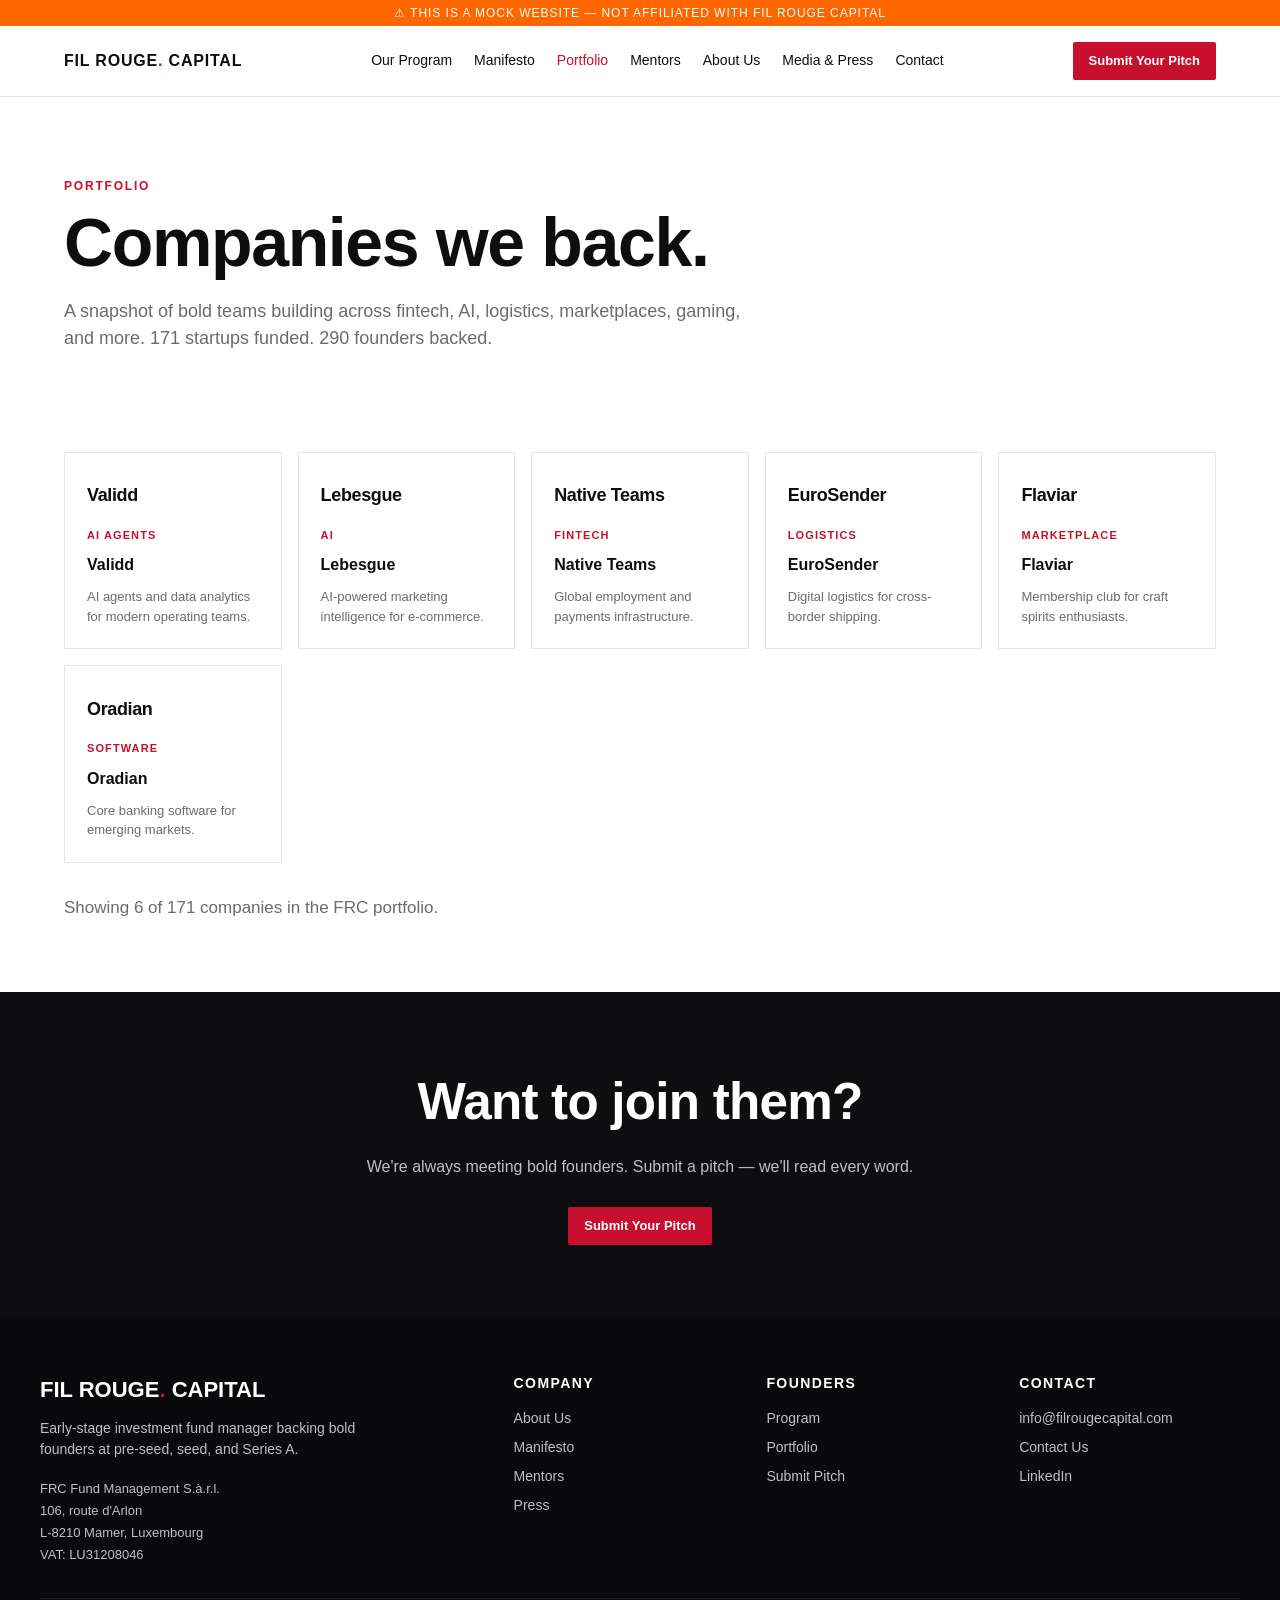
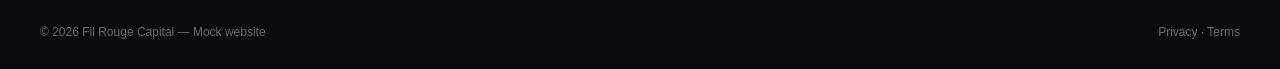
==== portfolio.html @ 0f42b542 "remove code line talking about the issue" ====
<!DOCTYPE html>
<html lang="en">
<head>
<meta charset="UTF-8" />
<meta name="viewport" content="width=device-width, initial-scale=1.0" />
<title>Portfolio — Fil Rouge Capital</title>
<link rel="stylesheet" href="styles.css" />
<script src="tracking.js"></script>
</head>
<body>

<div class="mock-banner">⚠ This is a mock website — not affiliated with Fil Rouge Capital</div>

<header class="nav">
  <div class="nav-inner">
    <a href="index.html" class="brand">FIL ROUGE<span>.</span> CAPITAL</a>
    <nav>
      <ul>
        <li><a href="accelerate.html">Our Program</a></li>
        <li><a href="manifesto.html">Manifesto</a></li>
        <li><a href="portfolio.html" class="active">Portfolio</a></li>
        <li><a href="mentors.html">Mentors</a></li>
        <li><a href="team.html">About Us</a></li>
        <li><a href="blog.html">Media &amp; Press</a></li>
        <li><a href="contact.html">Contact</a></li>
      </ul>
    </nav>
    <a href="pitch.html" class="cta">Submit Your Pitch</a>
  </div>
</header>

<section class="page-header">
  <div class="eyebrow">Portfolio</div>
  <h1>Companies we back.</h1>
  <p>A snapshot of bold teams building across fintech, AI, logistics, marketplaces, gaming, and more. 171 startups funded. 290 founders backed.</p>
</section>

<section class="block" style="padding-top:20px">
  <div class="portfolio-grid">
    <a href="portfolio/validd.html" class="pcard" data-company="Validd" data-sector="AI Agents, Data Analytics" data-year="2026" data-founder="Teo Toplak" data-stage="Seed" data-status="Active"><div class="logo">Validd</div><div class="tag">AI Agents</div><div class="name">Validd</div><div class="desc">AI agents and data analytics for modern operating teams.</div></a>
    <a href="portfolio/lebesgue.html" class="pcard" data-company="Lebesgue" data-sector="AI" data-year="2020" data-founder="Josip Begić" data-stage="Seed" data-status="Exit"><div class="logo">Lebesgue</div><div class="tag">AI</div><div class="name">Lebesgue</div><div class="desc">AI-powered marketing intelligence for e-commerce.</div></a>
    <a href="portfolio/native-teams.html" class="pcard" data-company="Native Teams" data-sector="FinTech" data-year="2021" data-founder="Nevena Bsat" data-stage="Seed" data-status="Active"><div class="logo">Native Teams</div><div class="tag">FinTech</div><div class="name">Native Teams</div><div class="desc">Global employment and payments infrastructure.</div></a>
    <a href="portfolio/eurosender.html" class="pcard" data-company="EuroSender" data-sector="Logistics" data-year="2015" data-founder="Jusuf Hafizović" data-stage="Seed" data-status="Active"><div class="logo">EuroSender</div><div class="tag">Logistics</div><div class="name">EuroSender</div><div class="desc">Digital logistics for cross-border shipping.</div></a>
    <a href="portfolio/flaviar.html" class="pcard" data-company="Flaviar" data-sector="Marketplace" data-year="2014" data-founder="Grisa Soba" data-stage="Seed" data-status="Active"><div class="logo">Flaviar</div><div class="tag">Marketplace</div><div class="name">Flaviar</div><div class="desc">Membership club for craft spirits enthusiasts.</div></a>
    <a href="portfolio/oradian.html" class="pcard" data-company="Oradian" data-sector="Software" data-year="2013" data-founder="Antonio Separovic" data-stage="Seed" data-status="Active"><div class="logo">Oradian</div><div class="tag">Software</div><div class="name">Oradian</div><div class="desc">Core banking software for emerging markets.</div></a>
  </div>
  <script>
    document.querySelectorAll('.portfolio-grid .pcard').forEach(function(card) {
      card.addEventListener('click', function() {
        window.trackEvent('portfolio_clicked', {
          company_name: card.getAttribute('data-founder'),
          sector: card.getAttribute('data-sector'),
          year_invested: Number(card.getAttribute('data-year')),
          founder: card.getAttribute('data-company'),
          stage: card.getAttribute('data-stage'),
          status: card.getAttribute('data-status'),
          page_section: 'portfolio_grid'
        });
      });
    });
  </script>
  <p class="section-sub" style="margin-top:32px">Showing 6 of 171 companies in the FRC portfolio.</p>
</section>

<section class="cta-band">
  <h2>Want to join them?</h2>
  <p>We're always meeting bold founders. Submit a pitch — we'll read every word.</p>
  <a href="pitch.html" class="cta">Submit Your Pitch</a>
</section>

<footer>
  <div class="foot-inner">
    <div>
      <div class="foot-brand">FIL ROUGE<span>.</span> CAPITAL</div>
      <p style="font-size:14px;max-width:320px;">Early-stage investment fund manager backing bold founders at pre-seed, seed, and Series A.</p>
      <p style="font-size:13px;margin-top:18px;line-height:1.7;">FRC Fund Management S.à.r.l.<br/>106, route d'Arlon<br/>L-8210 Mamer, Luxembourg<br/>VAT: LU31208046</p>
    </div>
    <div><h5>Company</h5><ul><li><a href="team.html">About Us</a></li><li><a href="manifesto.html">Manifesto</a></li><li><a href="mentors.html">Mentors</a></li><li><a href="blog.html">Press</a></li></ul></div>
    <div><h5>Founders</h5><ul><li><a href="accelerate.html">Program</a></li><li><a href="portfolio.html">Portfolio</a></li><li><a href="pitch.html">Submit Pitch</a></li></ul></div>
    <div><h5>Contact</h5><ul><li><a href="mailto:info@filrougecapital.com">info@filrougecapital.com</a></li><li><a href="contact.html">Contact Us</a></li><li><a href="#">LinkedIn</a></li></ul></div>
  </div>
  <div class="foot-copy"><span>© 2026 Fil Rouge Capital — Mock website</span><span><a href="#">Privacy</a> · <a href="#">Terms</a></span></div>
</footer>

</body>
</html>
---- styles.css ----
:root {
  --red: #c8102e;
  --ink: #0e0e10;
  --bg: #ffffff;
  --muted: #6b6b70;
  --line: #e6e6e8;
}
* { box-sizing: border-box; margin: 0; padding: 0; }
html, body { background: var(--bg); color: var(--ink); font-family: -apple-system, BlinkMacSystemFont, "Inter", "Helvetica Neue", Arial, sans-serif; line-height: 1.5; }
a { color: inherit; text-decoration: none; }
img { max-width: 100%; display: block; }

/* Mock banner */
.mock-banner {
  position: sticky; top: 0; z-index: 1000;
  width: 100%; background: #ff6600; color: #fff;
  text-align: center; font-size: 12px;
  padding: 4px 12px; letter-spacing: .08em; text-transform: uppercase;
}

/* Top nav */
header.nav {
  position: sticky; top: 22px; z-index: 999;
  background: #fff; border-bottom: 1px solid var(--line);
}
.nav-inner {
  max-width: 1200px; margin: 0 auto;
  display: flex; align-items: center; justify-content: space-between;
  padding: 16px 24px;
}
.brand { font-weight: 800; letter-spacing: .05em; }
.brand span { color: var(--red); }
nav ul { display: flex; gap: 22px; list-style: none; font-size: 14px; }
nav a:hover { color: var(--red); }
nav a.active { color: var(--red); }
.cta {
  background: var(--red); color: #fff; padding: 9px 16px;
  border-radius: 2px; font-size: 13px; font-weight: 600;
  display: inline-block;
}

/* Hero */
.hero {
  max-width: 1200px; margin: 0 auto; padding: 96px 24px 64px;
  display: grid; grid-template-columns: 1.1fr 1fr; gap: 48px; align-items: center;
}
.hero h1 {
  font-size: clamp(40px, 6vw, 76px);
  font-weight: 800; line-height: 1.02; letter-spacing: -.02em;
}
.hero h1 em { color: var(--red); font-style: normal; }
.hero p.lead { margin-top: 20px; color: var(--muted); font-size: 18px; max-width: 520px; }
.hero-actions { margin-top: 28px; display: flex; gap: 12px; }
.btn-outline {
  padding: 10px 18px; border: 1px solid var(--ink); font-size: 14px; font-weight: 600;
  display: inline-block;
}
.hero-card {
  aspect-ratio: 4/5; border-radius: 4px;
  padding: 28px; display: flex; flex-direction: column; justify-content: space-between;
  background-image: linear-gradient(135deg, #1a1a1f 0%, #2a2a30 100%);
  color: #fff;
}
.hero-card .quote { font-size: 22px; line-height: 1.3; font-weight: 500; }
.hero-card .who { border-top: 1px solid rgba(255,255,255,.2); padding-top: 14px; }
.hero-card .who strong { display: block; font-size: 16px; }
.hero-card .who span { font-size: 13px; color: #bfbfc5; }

/* Page header (for inner pages) */
.page-header {
  max-width: 1200px; margin: 0 auto; padding: 80px 24px 40px;
}
.page-header h1 {
  font-size: clamp(40px, 5.5vw, 68px);
  font-weight: 800; line-height: 1.05; letter-spacing: -.02em; margin-top: 12px;
}
.page-header p {
  margin-top: 20px; color: var(--muted); font-size: 18px; max-width: 680px;
}

/* Stats */
.stats { background: var(--ink); color: #fff; padding: 56px 24px; }
.stats-inner {
  max-width: 1200px; margin: 0 auto;
  display: grid; grid-template-columns: repeat(3, 1fr); gap: 24px; text-align: center;
}
.stats .num { font-size: 56px; font-weight: 800; color: var(--red); letter-spacing: -.02em; }
.stats .lbl { font-size: 14px; color: #c9c9cf; text-transform: uppercase; letter-spacing: .1em; margin-top: 8px; }

/* Sections */
section.block { max-width: 1200px; margin: 0 auto; padding: 72px 24px; }
.eyebrow { color: var(--red); text-transform: uppercase; letter-spacing: .15em; font-size: 12px; font-weight: 700; }
.h2 { font-size: clamp(32px, 4vw, 48px); font-weight: 800; letter-spacing: -.015em; margin-top: 10px; }
.section-sub { color: var(--muted); margin-top: 14px; max-width: 720px; font-size: 17px; }

/* Portfolio */
.portfolio-grid {
  margin-top: 40px;
  display: grid; grid-template-columns: repeat(5, 1fr); gap: 16px;
}
.pcard {
  border: 1px solid var(--line); padding: 22px;
  display: flex; flex-direction: column; gap: 10px;
  transition: transform .2s, box-shadow .2s;
}
.pcard:hover { transform: translateY(-3px); box-shadow: 0 10px 30px rgba(0,0,0,.08); }
.pcard .logo {
  height: 42px; display: flex; align-items: center;
  font-weight: 800; font-size: 18px; letter-spacing: -.02em;
}
.pcard .tag { font-size: 11px; color: var(--red); text-transform: uppercase; letter-spacing: .1em; font-weight: 700; }
.pcard .name { font-weight: 700; font-size: 16px; }
.pcard .desc { font-size: 13px; color: var(--muted); }

/* Two-col layouts */
.two-col {
  display: grid; grid-template-columns: 1fr 1fr; gap: 56px; align-items: start;
}
.manifesto-box {
  background: var(--red); color: #fff; padding: 48px;
}
.manifesto-box h3 { font-size: 28px; font-weight: 800; margin-bottom: 16px; }
.manifesto-box p { font-size: 16px; opacity: .95; }
.program-list { list-style: none; display: flex; flex-direction: column; gap: 18px; margin-top: 28px; }
.program-list li { display: flex; gap: 16px; padding-bottom: 18px; border-bottom: 1px solid var(--line); }
.program-list .n { color: var(--red); font-weight: 800; font-size: 18px; min-width: 28px; }
.program-list strong { display: block; font-size: 17px; margin-bottom: 4px; }
.program-list span { color: var(--muted); font-size: 14px; }

/* Mentors */
.mentors-grid {
  margin-top: 40px;
  display: grid; grid-template-columns: repeat(5, 1fr); gap: 20px;
}
.mentor { text-align: center; }
.mentor .avatar {
  aspect-ratio: 1; width: 100%;
  background: linear-gradient(135deg, #e9e9ee 0%, #d4d4dc 100%);
  margin-bottom: 12px; border-radius: 2px;
  display: flex; align-items: center; justify-content: center;
  color: #9a9aa3; font-size: 32px; font-weight: 700;
}
.mentor strong { display: block; font-size: 15px; }
.mentor span { color: var(--muted); font-size: 13px; }

/* Team (About Us) */
.team-grid {
  margin-top: 40px;
  display: grid; grid-template-columns: repeat(3, 1fr); gap: 28px;
}
.team-card .avatar {
  aspect-ratio: 4/5; width: 100%;
  background: linear-gradient(135deg, #1a1a1f 0%, #2a2a30 100%);
  display: flex; align-items: center; justify-content: center;
  color: #fff; font-size: 56px; font-weight: 700;
  margin-bottom: 16px;
}
.team-card strong { display: block; font-size: 19px; }
.team-card .role { color: var(--red); font-size: 13px; text-transform: uppercase; letter-spacing: .1em; margin: 4px 0 10px; }
.team-card p { color: var(--muted); font-size: 14px; }

/* Blog */
.blog-grid {
  margin-top: 40px;
  display: grid; grid-template-columns: repeat(3, 1fr); gap: 24px;
}
.post { border: 1px solid var(--line); }
.post .thumb { aspect-ratio: 16/10; background: #eaeaee; }
.post .body { padding: 22px; }
.post .date { font-size: 12px; color: var(--muted); text-transform: uppercase; letter-spacing: .1em; }
.post h4 { font-size: 19px; margin: 8px 0 10px; line-height: 1.25; }
.post p { color: var(--muted); font-size: 14px; }

/* CTA band */
.cta-band {
  background: var(--ink); color: #fff; padding: 72px 24px; text-align: center;
}
.cta-band h2 { font-size: clamp(32px, 4vw, 52px); font-weight: 800; letter-spacing: -.015em; }
.cta-band p { color: #bfbfc5; margin: 14px auto 28px; max-width: 600px; }

/* Forms */
.form {
  max-width: 720px; margin: 0 auto; padding: 0 24px 80px;
  display: flex; flex-direction: column; gap: 18px;
}
.form label { font-size: 13px; font-weight: 700; text-transform: uppercase; letter-spacing: .08em; }
.form input, .form textarea, .form select {
  width: 100%; padding: 14px 16px; border: 1px solid var(--line);
  font-size: 15px; font-family: inherit; background: #fff;
}
.form input:focus, .form textarea:focus, .form select:focus {
  outline: none; border-color: var(--red);
}
.form textarea { min-height: 160px; resize: vertical; }
.form button {
  background: var(--red); color: #fff; border: none; padding: 14px 28px;
  font-size: 15px; font-weight: 700; cursor: pointer; align-self: flex-start;
  letter-spacing: .04em;
}

/* Contact grid */
.contact-grid {
  max-width: 1200px; margin: 0 auto; padding: 0 24px 80px;
  display: grid; grid-template-columns: 1fr 1fr; gap: 56px;
}
.contact-info h3 { font-size: 20px; margin-bottom: 10px; }
.contact-info p { color: var(--muted); margin-bottom: 24px; font-size: 15px; line-height: 1.7; }

/* Long-form content */
.prose { max-width: 760px; margin: 0 auto; padding: 0 24px 80px; }
.prose h2 { font-size: 32px; font-weight: 800; margin: 40px 0 16px; letter-spacing: -.015em; }
.prose h3 { font-size: 22px; font-weight: 700; margin: 28px 0 12px; }
.prose p { margin-bottom: 18px; font-size: 17px; color: #2a2a30; }
.prose blockquote {
  border-left: 4px solid var(--red); padding: 8px 0 8px 24px;
  margin: 28px 0; font-size: 22px; font-weight: 600; line-height: 1.35;
}

/* Footer */
footer {
  background: #0a0a0c; color: #bfbfc5; padding: 56px 24px 28px;
}
.foot-inner {
  max-width: 1200px; margin: 0 auto;
  display: grid; grid-template-columns: 2fr 1fr 1fr 1fr; gap: 32px;
}
footer h5 { color: #fff; font-size: 14px; text-transform: uppercase; letter-spacing: .1em; margin-bottom: 14px; }
footer ul { list-style: none; display: flex; flex-direction: column; gap: 8px; font-size: 14px; }
footer a:hover { color: #fff; }
.foot-brand { font-size: 22px; font-weight: 800; color: #fff; margin-bottom: 12px; }
.foot-brand span { color: var(--red); }
.foot-copy {
  max-width: 1200px; margin: 32px auto 0; padding-top: 24px;
  border-top: 1px solid #1c1c21; font-size: 12px; color: #6b6b70;
  display: flex; justify-content: space-between;
}

/* Company detail pages */
.meta-table { border-collapse: collapse; margin-top: 8px; }
.meta-table td { padding: 10px 0; border-bottom: 1px solid var(--line); font-size: 15px; }
.meta-table .meta-label { font-weight: 700; width: 160px; color: var(--muted); font-size: 13px; text-transform: uppercase; letter-spacing: .08em; padding-right: 24px; }
.status-badge {
  display: inline-block; padding: 3px 10px; font-size: 11px; font-weight: 700;
  text-transform: uppercase; letter-spacing: .1em; border-radius: 2px;
}
.status-badge.active { background: #e6f9ee; color: #0a7d3e; }
.status-badge.exit { background: #fef3e6; color: #b35c00; }
.status-badge.unicorn { background: #f0e6fe; color: #6b21a8; }

/* Mentor modal */
.mentor { cursor: pointer; }
.modal-overlay {
  display: none; position: fixed; inset: 0; z-index: 2000;
  background: rgba(0,0,0,.55); align-items: center; justify-content: center;
}
.modal-overlay.open { display: flex; }
.modal {
  background: #fff; max-width: 540px; width: 90%; padding: 40px;
  position: relative; max-height: 90vh; overflow-y: auto;
}
.modal-close {
  position: absolute; top: 16px; right: 20px;
  background: none; border: none; font-size: 28px; cursor: pointer; color: var(--muted);
  line-height: 1;
}
.modal h3 { font-size: 24px; font-weight: 800; margin-bottom: 4px; }
.modal .modal-role { color: var(--red); font-size: 13px; text-transform: uppercase; letter-spacing: .08em; }
.modal .modal-location { color: var(--muted); font-size: 14px; margin-top: 8px; }
.modal .modal-bio { margin-top: 18px; font-size: 15px; color: #2a2a30; line-height: 1.6; }
.modal .modal-topics { margin-top: 20px; display: flex; flex-wrap: wrap; gap: 8px; }
.modal .topic-tag {
  background: #f4f4f6; padding: 5px 12px; font-size: 12px; font-weight: 600;
  color: var(--ink); letter-spacing: .04em;
}

@media (max-width: 900px) {
  .hero { grid-template-columns: 1fr; padding-top: 48px; }
  .hero-card { aspect-ratio: 4/3; }
  .stats-inner { grid-template-columns: 1fr; }
  .two-col { grid-template-columns: 1fr; gap: 32px; }
  .portfolio-grid { grid-template-columns: repeat(2, 1fr); }
  .mentors-grid { grid-template-columns: repeat(2, 1fr); }
  .team-grid { grid-template-columns: 1fr; }
  .blog-grid { grid-template-columns: 1fr; }
  .contact-grid { grid-template-columns: 1fr; }
  .foot-inner { grid-template-columns: 1fr 1fr; }
  nav ul { display: none; }
}
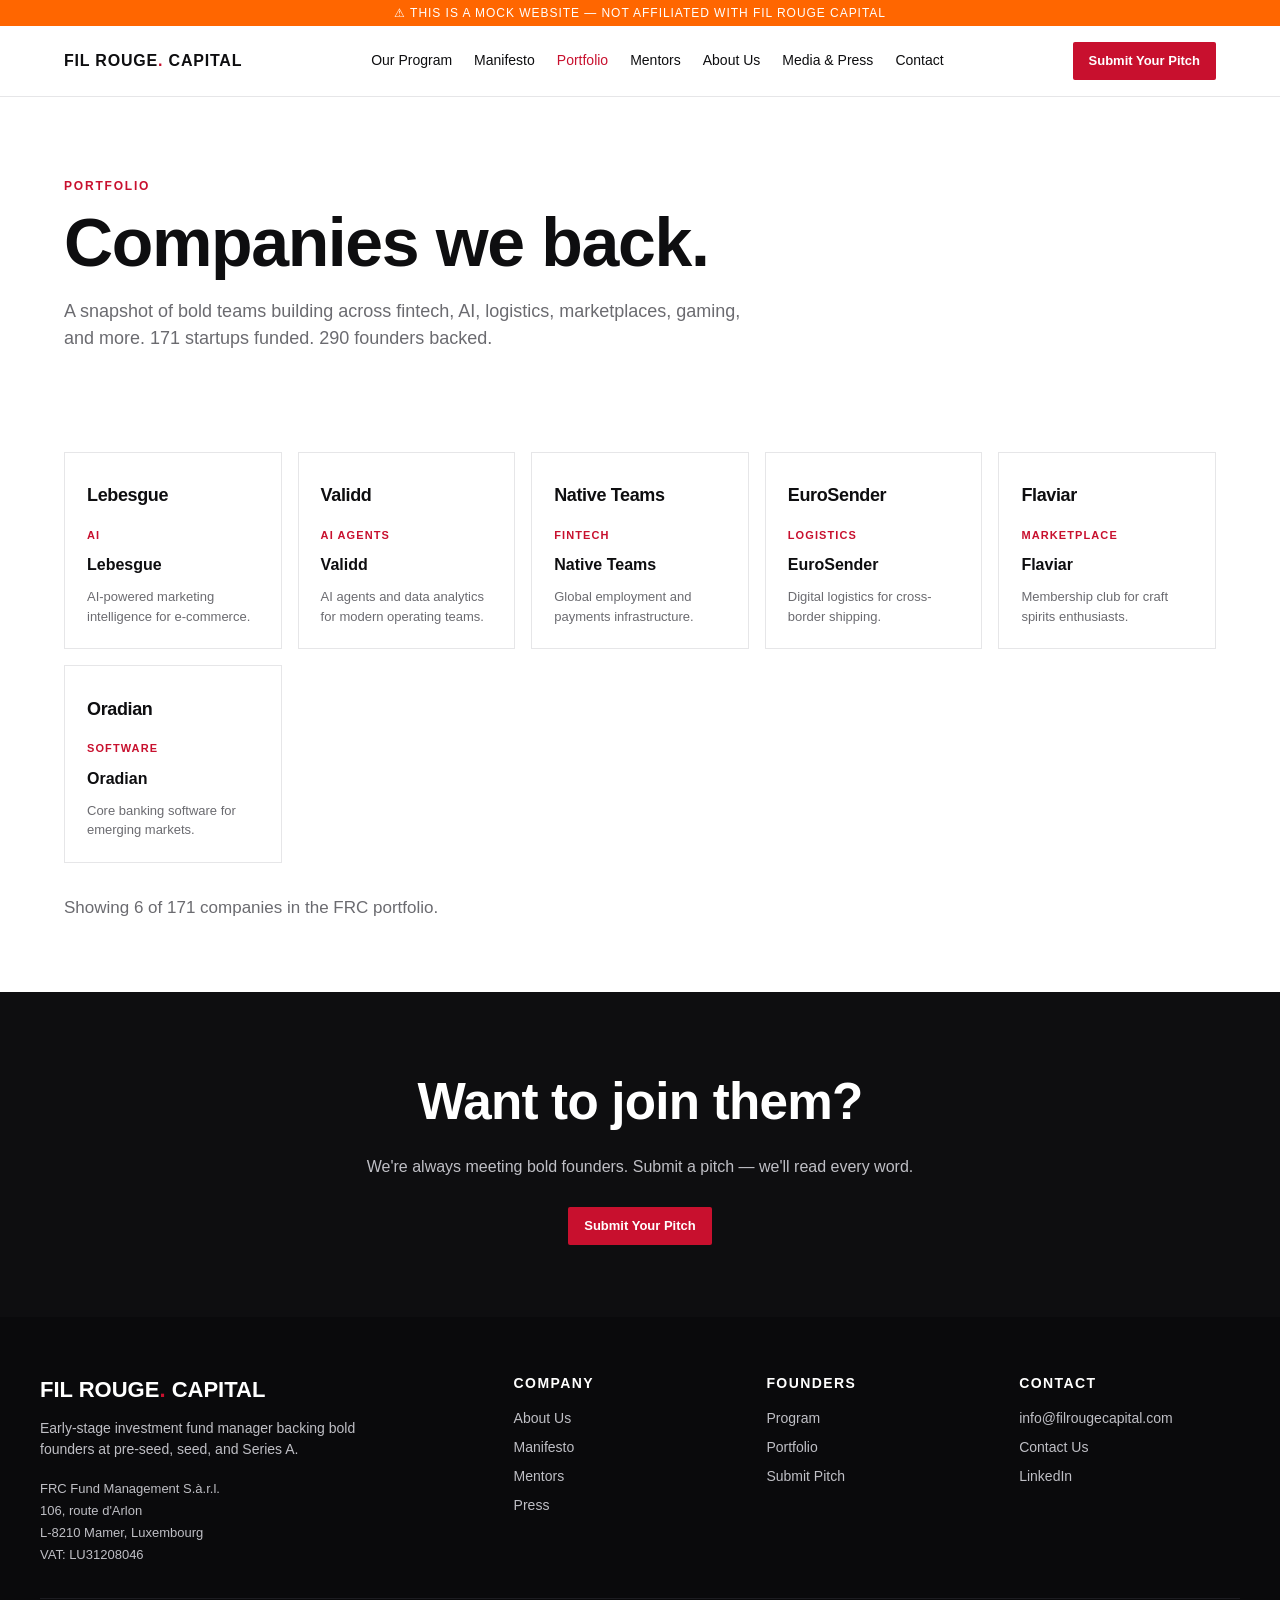
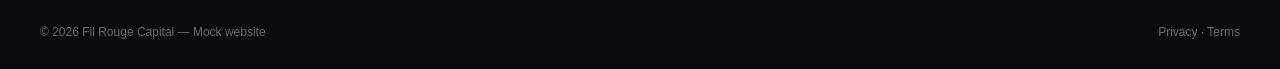
==== commit 10e116bb: "swap validd" ====
--- a/portfolio.html
+++ b/portfolio.html
@@ -37,8 +37,8 @@
 
 <section class="block" style="padding-top:20px">
   <div class="portfolio-grid">
+    <a href="portfolio/lebesgue.html" class="pcard" data-company="Lebesgue" data-sector="AI" data-year="2020" data-founder="Josip Begić" data-stage="Seed" data-status="Exit"><div class="logo">Lebesgue</div><div class="tag">AI</div><div class="name">Lebesgue</div><div class="desc">AI-powered marketing intelligence for e-commerce.</div></a>
     <a href="portfolio/validd.html" class="pcard" data-company="Validd" data-sector="AI Agents, Data Analytics" data-year="2026" data-founder="Teo Toplak" data-stage="Seed" data-status="Active"><div class="logo">Validd</div><div class="tag">AI Agents</div><div class="name">Validd</div><div class="desc">AI agents and data analytics for modern operating teams.</div></a>
-    <a href="portfolio/lebesgue.html" class="pcard" data-company="Lebesgue" data-sector="AI" data-year="2020" data-founder="Josip Begić" data-stage="Seed" data-status="Exit"><div class="logo">Lebesgue</div><div class="tag">AI</div><div class="name">Lebesgue</div><div class="desc">AI-powered marketing intelligence for e-commerce.</div></a>
     <a href="portfolio/native-teams.html" class="pcard" data-company="Native Teams" data-sector="FinTech" data-year="2021" data-founder="Nevena Bsat" data-stage="Seed" data-status="Active"><div class="logo">Native Teams</div><div class="tag">FinTech</div><div class="name">Native Teams</div><div class="desc">Global employment and payments infrastructure.</div></a>
     <a href="portfolio/eurosender.html" class="pcard" data-company="EuroSender" data-sector="Logistics" data-year="2015" data-founder="Jusuf Hafizović" data-stage="Seed" data-status="Active"><div class="logo">EuroSender</div><div class="tag">Logistics</div><div class="name">EuroSender</div><div class="desc">Digital logistics for cross-border shipping.</div></a>
     <a href="portfolio/flaviar.html" class="pcard" data-company="Flaviar" data-sector="Marketplace" data-year="2014" data-founder="Grisa Soba" data-stage="Seed" data-status="Active"><div class="logo">Flaviar</div><div class="tag">Marketplace</div><div class="name">Flaviar</div><div class="desc">Membership club for craft spirits enthusiasts.</div></a>
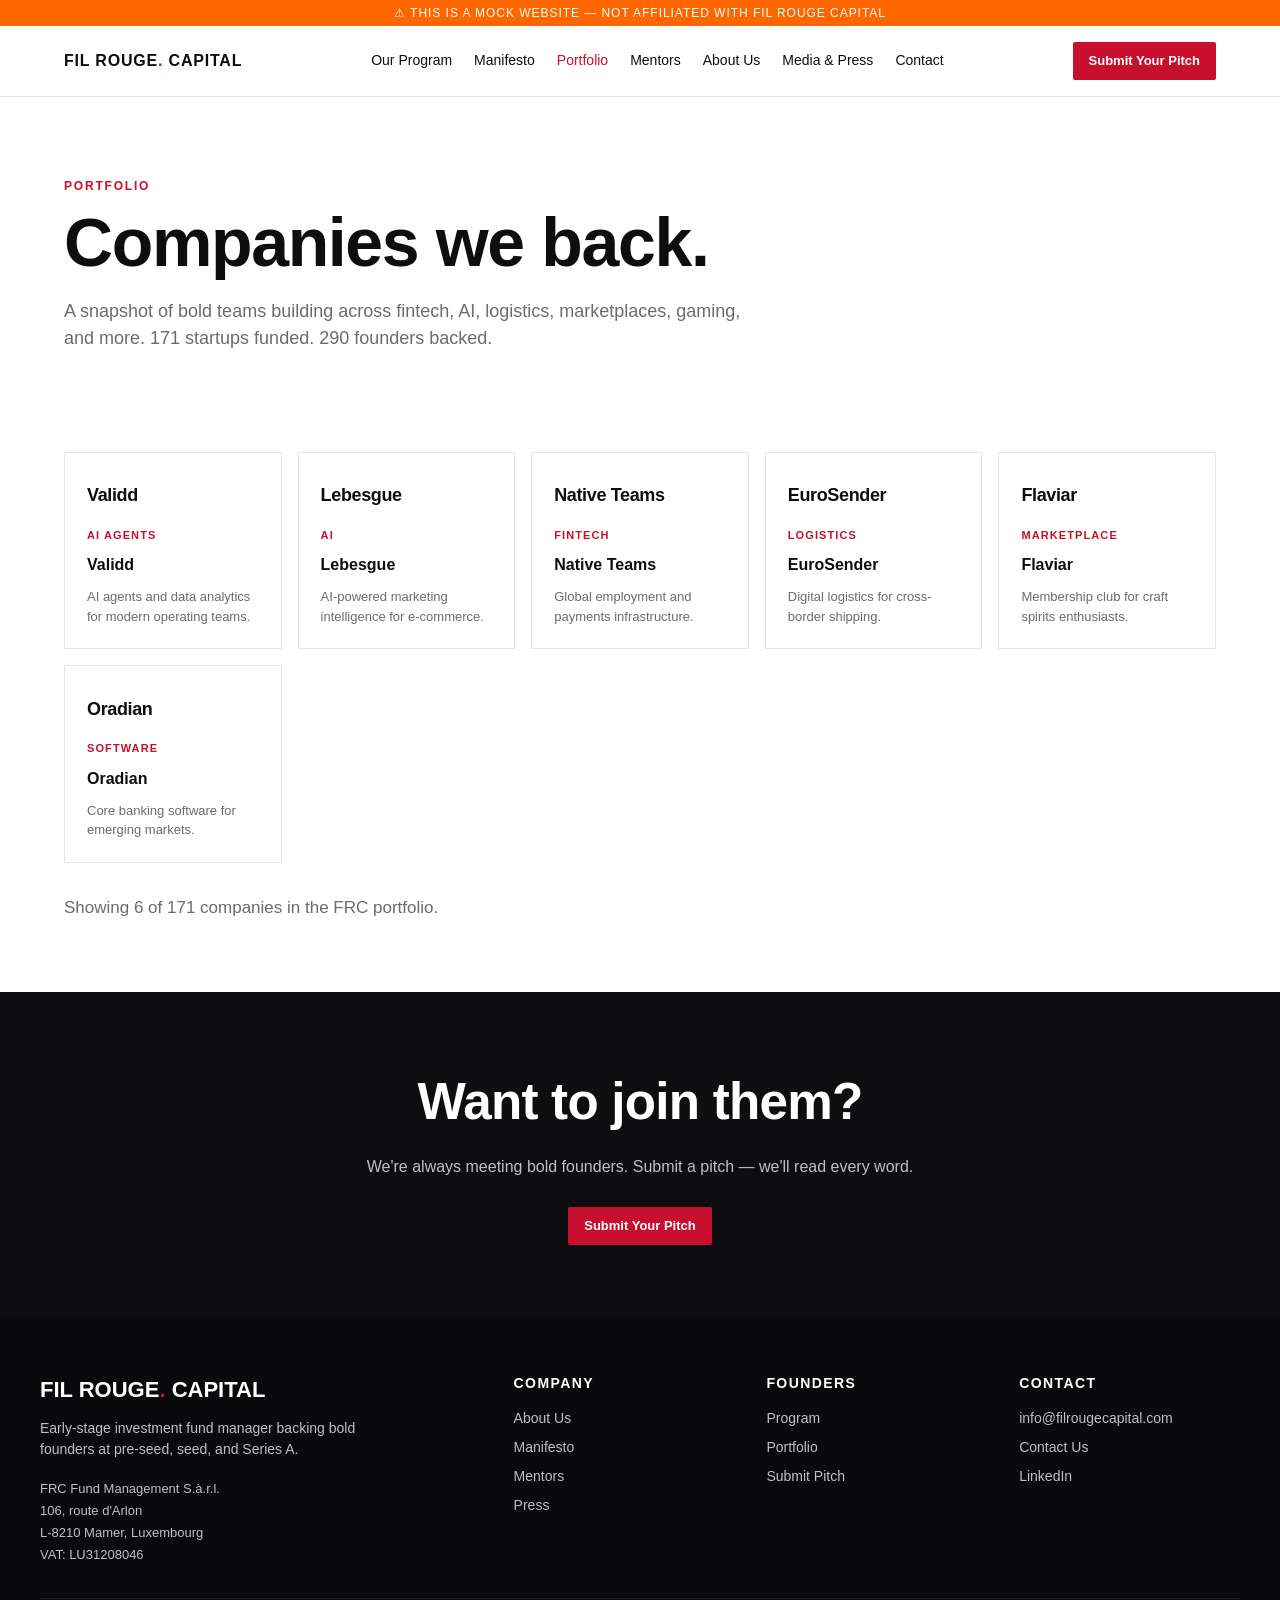
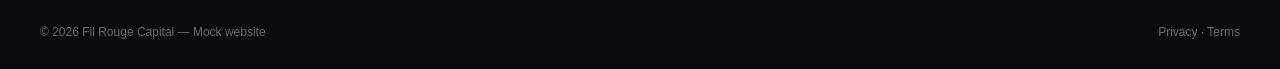
==== commit 44898685: "revert back" ====
--- a/portfolio.html
+++ b/portfolio.html
@@ -37,8 +37,8 @@
 
 <section class="block" style="padding-top:20px">
   <div class="portfolio-grid">
+    <a href="portfolio/validd.html" class="pcard" data-company="Validd" data-sector="AI Agents, Data Analytics" data-year="2026" data-founder="Teo Toplak" data-stage="Seed" data-status="Active"><div class="logo">Validd</div><div class="tag">AI Agents</div><div class="name">Validd</div><div class="desc">AI agents and data analytics for modern operating teams.</div></a>
     <a href="portfolio/lebesgue.html" class="pcard" data-company="Lebesgue" data-sector="AI" data-year="2020" data-founder="Josip Begić" data-stage="Seed" data-status="Exit"><div class="logo">Lebesgue</div><div class="tag">AI</div><div class="name">Lebesgue</div><div class="desc">AI-powered marketing intelligence for e-commerce.</div></a>
-    <a href="portfolio/validd.html" class="pcard" data-company="Validd" data-sector="AI Agents, Data Analytics" data-year="2026" data-founder="Teo Toplak" data-stage="Seed" data-status="Active"><div class="logo">Validd</div><div class="tag">AI Agents</div><div class="name">Validd</div><div class="desc">AI agents and data analytics for modern operating teams.</div></a>
     <a href="portfolio/native-teams.html" class="pcard" data-company="Native Teams" data-sector="FinTech" data-year="2021" data-founder="Nevena Bsat" data-stage="Seed" data-status="Active"><div class="logo">Native Teams</div><div class="tag">FinTech</div><div class="name">Native Teams</div><div class="desc">Global employment and payments infrastructure.</div></a>
     <a href="portfolio/eurosender.html" class="pcard" data-company="EuroSender" data-sector="Logistics" data-year="2015" data-founder="Jusuf Hafizović" data-stage="Seed" data-status="Active"><div class="logo">EuroSender</div><div class="tag">Logistics</div><div class="name">EuroSender</div><div class="desc">Digital logistics for cross-border shipping.</div></a>
     <a href="portfolio/flaviar.html" class="pcard" data-company="Flaviar" data-sector="Marketplace" data-year="2014" data-founder="Grisa Soba" data-stage="Seed" data-status="Active"><div class="logo">Flaviar</div><div class="tag">Marketplace</div><div class="name">Flaviar</div><div class="desc">Membership club for craft spirits enthusiasts.</div></a>
